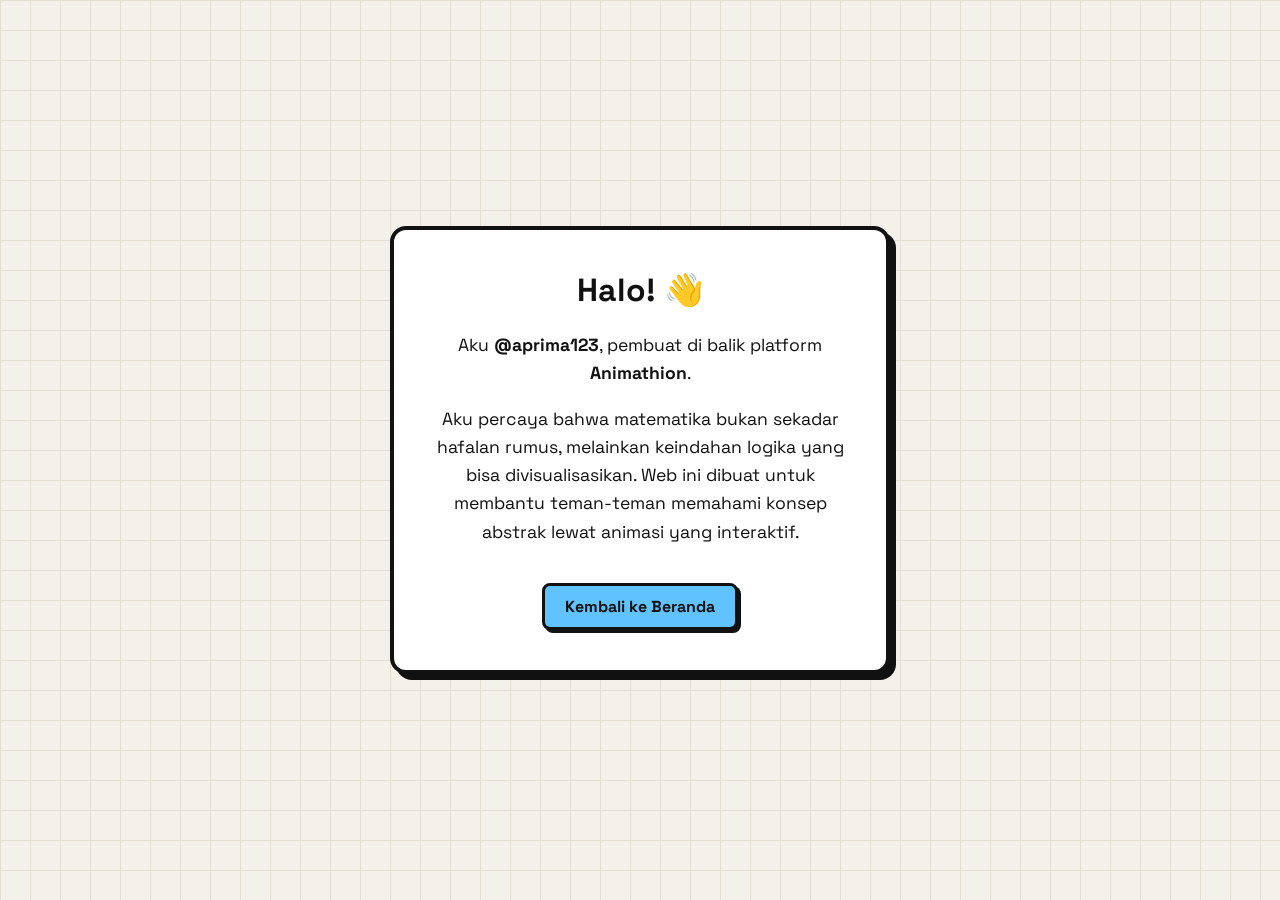
==== about.html @ 38eb34af "Add files via upload" ====
<!DOCTYPE html>
<html lang="id">
<head>
<meta charset="UTF-8">
<meta name="viewport" content="width=device-width, initial-scale=1.0">
<title>Animathion - Tentang Pembuat</title>
<style>
  @import url('https://fonts.googleapis.com/css2?family=Space+Grotesk:wght@500;700&display=swap');
  :root { --bg-page: #f4f1ea; --grid-color: #e3ded1; --ink: #111111; --hl-yellow: #ffe566; --hl-blue: #60c3ff; --shadow: 6px 6px 0px var(--ink); }
  * { box-sizing: border-box; }
  body {
    margin: 0; min-height: 100vh; background-color: var(--bg-page);
    background-image: linear-gradient(var(--grid-color) 1px, transparent 1px), linear-gradient(90deg, var(--grid-color) 1px, transparent 1px);
    background-size: 30px 30px; color: var(--ink); font-family: 'Space Grotesk', sans-serif;
    display: flex; flex-direction: column; align-items: center; justify-content: center; padding: 20px;
  }
  .card { background: #fff; border: 4px solid var(--ink); border-radius: 16px; padding: 40px; box-shadow: var(--shadow); max-width: 500px; text-align: center; }
  h1 { font-size: 2rem; margin-top: 0; }
  p { line-height: 1.6; font-size: 1.1rem; }
  .btn-back { display: inline-block; margin-top: 20px; background: var(--hl-blue); color: var(--ink); text-decoration: none; padding: 10px 20px; font-weight: bold; border: 3px solid var(--ink); border-radius: 8px; box-shadow: 3px 3px 0 var(--ink); transition: 0.1s; }
  .btn-back:active { transform: translate(2px, 2px); box-shadow: 0 0 0 var(--ink); }
</style>
</head>
<body>
  <div class="card">
    <h1>Halo! 👋</h1>
    <p>Aku <b>@aprima123</b>, pembuat di balik platform <b>Animathion</b>.</p>
    <p>Aku percaya bahwa matematika bukan sekadar hafalan rumus, melainkan keindahan logika yang bisa divisualisasikan. Web ini dibuat untuk membantu teman-teman memahami konsep abstrak lewat animasi yang interaktif.</p>
    <a href="index.html" class="btn-back">Kembali ke Beranda</a>
  </div>
</body>
</html>
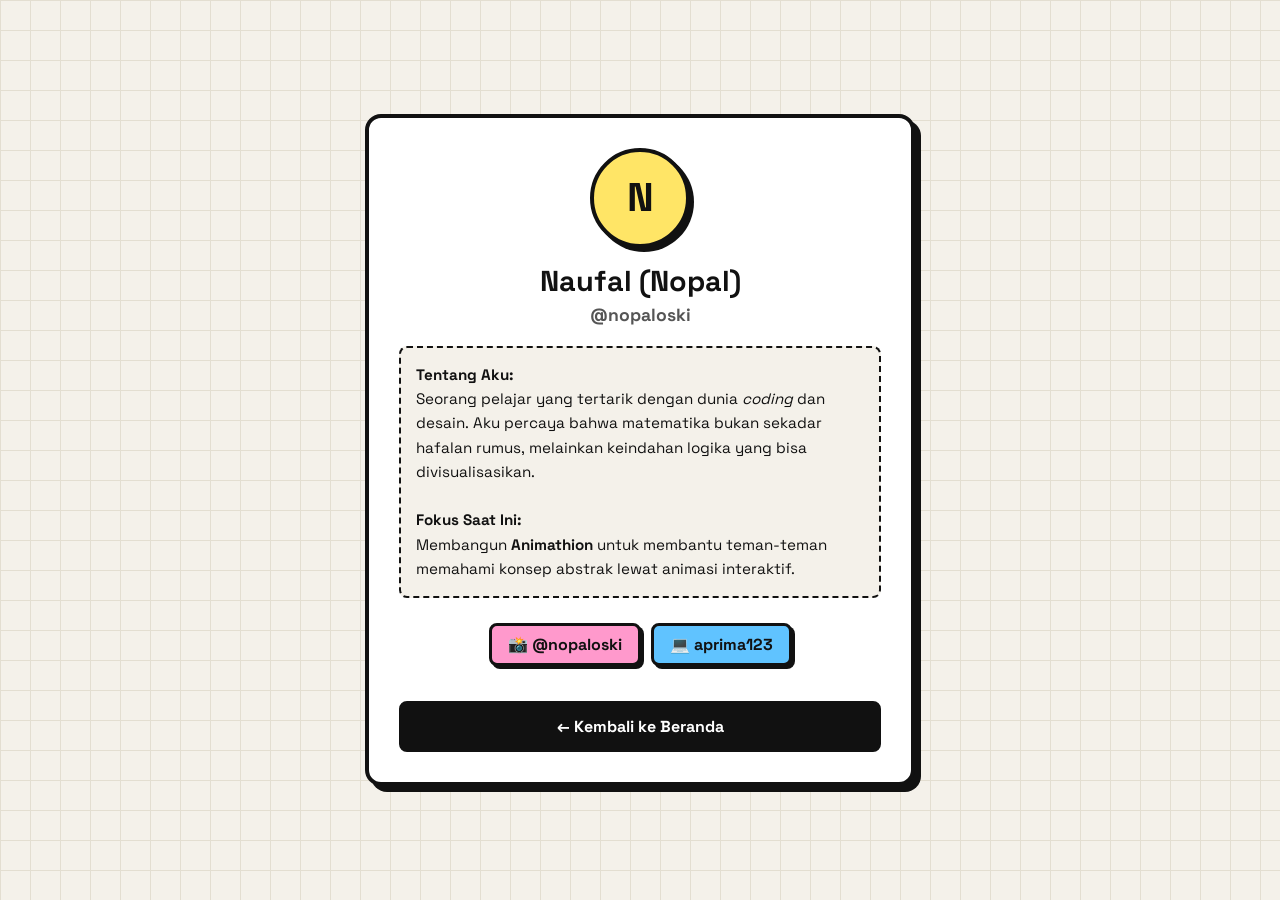
==== commit 2367a242: "Revise about page content and styles Updated personal information and styles in about.html." ====
--- a/about.html
+++ b/about.html
@@ -2,31 +2,107 @@
 <html lang="id">
 <head>
 <meta charset="UTF-8">
-<meta name="viewport" content="width=device-width, initial-scale=1.0">
+<meta name="viewport" content="width=device-width, initial-scale=1.0, maximum-scale=1.0, user-scalable=no">
 <title>Animathion - Tentang Pembuat</title>
 <style>
   @import url('https://fonts.googleapis.com/css2?family=Space+Grotesk:wght@500;700&display=swap');
-  :root { --bg-page: #f4f1ea; --grid-color: #e3ded1; --ink: #111111; --hl-yellow: #ffe566; --hl-blue: #60c3ff; --shadow: 6px 6px 0px var(--ink); }
+  
+  :root { 
+    --bg-page: #f4f1ea; 
+    --grid-color: #e3ded1; 
+    --ink: #111111; 
+    --hl-yellow: #ffe566; 
+    --hl-blue: #60c3ff; 
+    --hl-pink: #ff99cc;
+    --shadow: 6px 6px 0px var(--ink); 
+  }
+  
   * { box-sizing: border-box; }
+  
   body {
     margin: 0; min-height: 100vh; background-color: var(--bg-page);
     background-image: linear-gradient(var(--grid-color) 1px, transparent 1px), linear-gradient(90deg, var(--grid-color) 1px, transparent 1px);
     background-size: 30px 30px; color: var(--ink); font-family: 'Space Grotesk', sans-serif;
     display: flex; flex-direction: column; align-items: center; justify-content: center; padding: 20px;
   }
-  .card { background: #fff; border: 4px solid var(--ink); border-radius: 16px; padding: 40px; box-shadow: var(--shadow); max-width: 500px; text-align: center; }
-  h1 { font-size: 2rem; margin-top: 0; }
-  p { line-height: 1.6; font-size: 1.1rem; }
-  .btn-back { display: inline-block; margin-top: 20px; background: var(--hl-blue); color: var(--ink); text-decoration: none; padding: 10px 20px; font-weight: bold; border: 3px solid var(--ink); border-radius: 8px; box-shadow: 3px 3px 0 var(--ink); transition: 0.1s; }
-  .btn-back:active { transform: translate(2px, 2px); box-shadow: 0 0 0 var(--ink); }
+
+  .card { 
+    background: #fff; border: 4px solid var(--ink); border-radius: 16px; 
+    padding: 30px; box-shadow: var(--shadow); max-width: 550px; width: 100%; 
+    text-align: center; position: relative;
+  }
+
+  /* Avatar / Inisial */
+  .avatar {
+    width: 100px; height: 100px; border-radius: 50%; background: var(--hl-yellow);
+    border: 4px solid var(--ink); display: flex; align-items: center; justify-content: center;
+    font-size: 2.5rem; font-weight: 700; margin: 0 auto 15px auto;
+    box-shadow: 4px 4px 0 var(--ink);
+  }
+
+  h1 { font-size: 1.8rem; margin: 0 0 5px 0; }
+  .username { font-size: 1.1rem; color: #555; font-weight: 700; margin-bottom: 20px; }
+  
+  .bio-box {
+    background: var(--bg-page); border: 2px dashed var(--ink); border-radius: 8px;
+    padding: 15px; text-align: left; font-size: 0.95rem; line-height: 1.6; margin-bottom: 25px;
+  }
+  .bio-box b { font-weight: 700; }
+
+  /* Link Sosial Media */
+  .social-links {
+    display: flex; flex-wrap: wrap; gap: 10px; justify-content: center; margin-bottom: 25px;
+  }
+  .social-btn {
+    display: flex; align-items: center; gap: 8px;
+    background: #fff; border: 3px solid var(--ink); border-radius: 8px;
+    padding: 8px 16px; font-weight: 700; text-decoration: none; color: var(--ink);
+    box-shadow: 3px 3px 0 var(--ink); transition: 0.1s; font-family: inherit; cursor: pointer;
+  }
+  .social-btn:hover { transform: translate(-2px, -2px); box-shadow: 5px 5px 0 var(--ink); }
+  .social-btn:active { transform: translate(2px, 2px); box-shadow: 0 0 0 var(--ink); }
+  
+  /* Warna tombol sosmed */
+  .btn-ig { background: var(--hl-pink); }
+  .btn-github { background: var(--hl-blue); }
+
+  .btn-back { 
+    display: inline-block; margin-top: 10px; background: var(--ink); color: #fff; 
+    text-decoration: none; padding: 12px 24px; font-weight: bold; border: 3px solid var(--ink); 
+    border-radius: 8px; transition: 0.2s; width: 100%;
+  }
+  .btn-back:hover { background: #333; }
 </style>
 </head>
 <body>
   <div class="card">
-    <h1>Halo! 👋</h1>
-    <p>Aku <b>@aprima123</b>, pembuat di balik platform <b>Animathion</b>.</p>
-    <p>Aku percaya bahwa matematika bukan sekadar hafalan rumus, melainkan keindahan logika yang bisa divisualisasikan. Web ini dibuat untuk membantu teman-teman memahami konsep abstrak lewat animasi yang interaktif.</p>
-    <a href="index.html" class="btn-back">Kembali ke Beranda</a>
+    <!-- Ganti "N" dengan inisial nama kamu -->
+    <div class="avatar">N</div>
+    
+    <!-- Ganti dengan nama lengkap/panggilanmu -->
+    <h1>Naufal (Nopal)</h1>
+    <div class="username">@nopaloski</div>
+    
+    <div class="bio-box">
+      <b>Tentang Aku:</b><br>
+      Seorang pelajar yang tertarik dengan dunia <i>coding</i> dan desain. Aku percaya bahwa matematika bukan sekadar hafalan rumus, melainkan keindahan logika yang bisa divisualisasikan.<br><br>
+      <b>Fokus Saat Ini:</b><br>
+      Membangun <b>Animathion</b> untuk membantu teman-teman memahami konsep abstrak lewat animasi interaktif.
+    </div>
+
+    <div class="social-links">
+      <!-- Ganti link Instagram di bawah ini -->
+      <a href="https://instagram.com/nopaloski" target="_blank" class="social-btn btn-ig">
+        📸 @nopaloski
+      </a>
+      
+      <!-- Ganti link GitHub di bawah ini -->
+      <a href="https://github.com/aprima123" target="_blank" class="social-btn btn-github">
+        💻 aprima123
+      </a>
+    </div>
+
+    <a href="index.html" class="btn-back">← Kembali ke Beranda</a>
   </div>
 </body>
-</html>+</html>
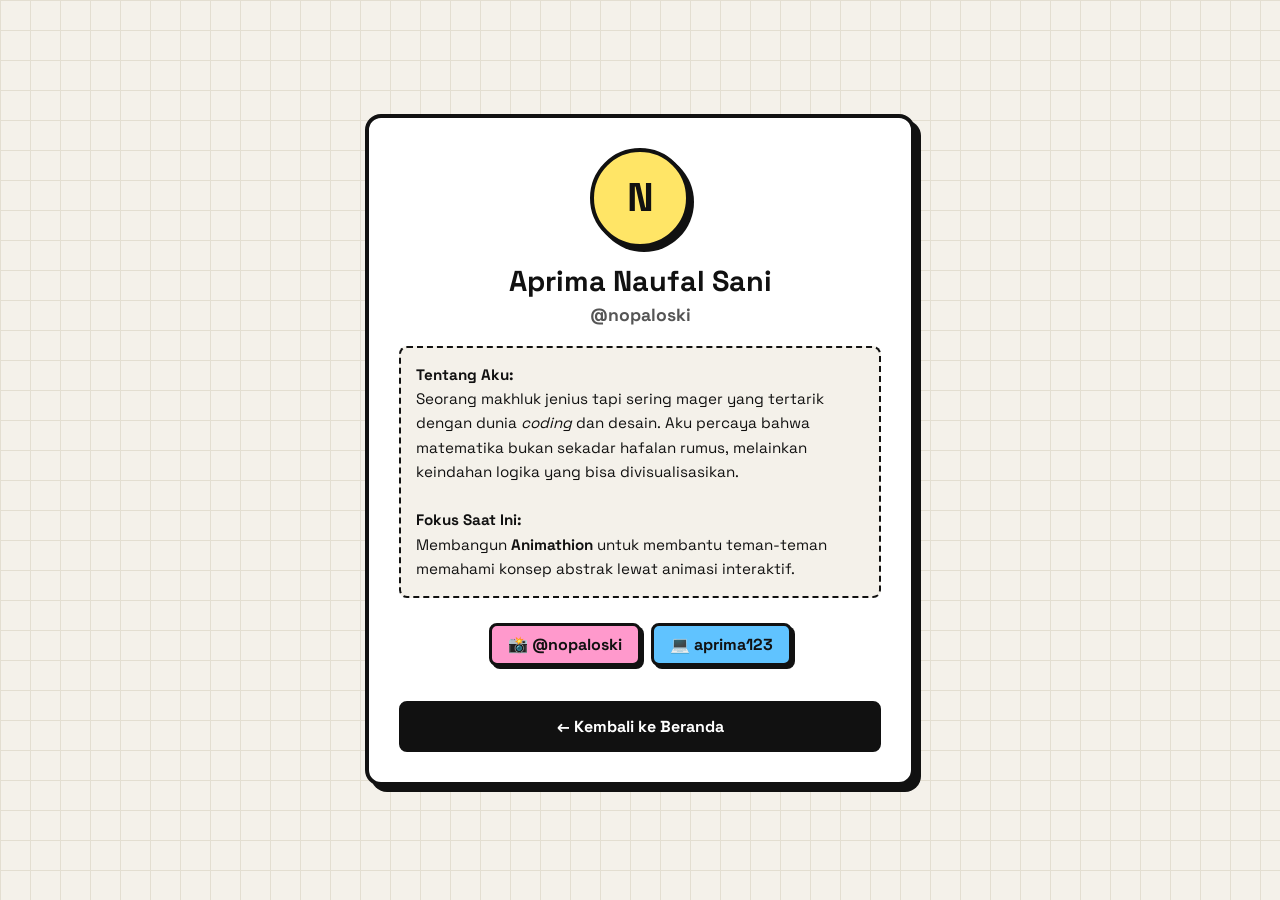
==== commit d9c0ff88: "Revise about page content and styles Updated personal information and improved CSS styles." ====
--- a/about.html
+++ b/about.html
@@ -8,13 +8,8 @@
   @import url('https://fonts.googleapis.com/css2?family=Space+Grotesk:wght@500;700&display=swap');
   
   :root { 
-    --bg-page: #f4f1ea; 
-    --grid-color: #e3ded1; 
-    --ink: #111111; 
-    --hl-yellow: #ffe566; 
-    --hl-blue: #60c3ff; 
-    --hl-pink: #ff99cc;
-    --shadow: 6px 6px 0px var(--ink); 
+    --bg-page: #f4f1ea; --grid-color: #e3ded1; --ink: #111111; 
+    --hl-yellow: #ffe566; --hl-blue: #60c3ff; --hl-pink: #ff99cc; --shadow: 6px 6px 0px var(--ink); 
   }
   
   * { box-sizing: border-box; }
@@ -30,15 +25,20 @@
     background: #fff; border: 4px solid var(--ink); border-radius: 16px; 
     padding: 30px; box-shadow: var(--shadow); max-width: 550px; width: 100%; 
     text-align: center; position: relative;
+    /* Animasi Masuk */
+    opacity: 0; transform: translateY(30px);
+    animation: slideUpFade 0.6s cubic-bezier(0.175, 0.885, 0.32, 1.275) forwards;
   }
+  @keyframes slideUpFade { to { opacity: 1; transform: translateY(0); } }
 
-  /* Avatar / Inisial */
   .avatar {
     width: 100px; height: 100px; border-radius: 50%; background: var(--hl-yellow);
     border: 4px solid var(--ink); display: flex; align-items: center; justify-content: center;
-    font-size: 2.5rem; font-weight: 700; margin: 0 auto 15px auto;
-    box-shadow: 4px 4px 0 var(--ink);
+    font-size: 2.5rem; font-weight: 700; margin: 0 auto 15px auto; box-shadow: 4px 4px 0 var(--ink);
+    /* Animasi Pop-in untuk avatar */
+    transform: scale(0); animation: popIn 0.5s cubic-bezier(0.175, 0.885, 0.32, 1.275) forwards 0.3s;
   }
+  @keyframes popIn { to { transform: scale(1); } }
 
   h1 { font-size: 1.8rem; margin: 0 0 5px 0; }
   .username { font-size: 1.1rem; color: #555; font-weight: 700; margin-bottom: 20px; }
@@ -49,20 +49,14 @@
   }
   .bio-box b { font-weight: 700; }
 
-  /* Link Sosial Media */
-  .social-links {
-    display: flex; flex-wrap: wrap; gap: 10px; justify-content: center; margin-bottom: 25px;
-  }
+  .social-links { display: flex; flex-wrap: wrap; gap: 10px; justify-content: center; margin-bottom: 25px; }
   .social-btn {
-    display: flex; align-items: center; gap: 8px;
-    background: #fff; border: 3px solid var(--ink); border-radius: 8px;
+    display: flex; align-items: center; gap: 8px; background: #fff; border: 3px solid var(--ink); border-radius: 8px;
     padding: 8px 16px; font-weight: 700; text-decoration: none; color: var(--ink);
     box-shadow: 3px 3px 0 var(--ink); transition: 0.1s; font-family: inherit; cursor: pointer;
   }
   .social-btn:hover { transform: translate(-2px, -2px); box-shadow: 5px 5px 0 var(--ink); }
   .social-btn:active { transform: translate(2px, 2px); box-shadow: 0 0 0 var(--ink); }
-  
-  /* Warna tombol sosmed */
   .btn-ig { background: var(--hl-pink); }
   .btn-github { background: var(--hl-blue); }
 
@@ -76,30 +70,20 @@
 </head>
 <body>
   <div class="card">
-    <!-- Ganti "N" dengan inisial nama kamu -->
     <div class="avatar">N</div>
-    
-    <!-- Ganti dengan nama lengkap/panggilanmu -->
-    <h1>Naufal (Nopal)</h1>
+    <h1>Aprima Naufal Sani</h1>
     <div class="username">@nopaloski</div>
     
     <div class="bio-box">
       <b>Tentang Aku:</b><br>
-      Seorang pelajar yang tertarik dengan dunia <i>coding</i> dan desain. Aku percaya bahwa matematika bukan sekadar hafalan rumus, melainkan keindahan logika yang bisa divisualisasikan.<br><br>
+      Seorang makhluk jenius tapi sering mager yang tertarik dengan dunia <i>coding</i> dan desain. Aku percaya bahwa matematika bukan sekadar hafalan rumus, melainkan keindahan logika yang bisa divisualisasikan.<br><br>
       <b>Fokus Saat Ini:</b><br>
       Membangun <b>Animathion</b> untuk membantu teman-teman memahami konsep abstrak lewat animasi interaktif.
     </div>
 
     <div class="social-links">
-      <!-- Ganti link Instagram di bawah ini -->
-      <a href="https://instagram.com/nopaloski" target="_blank" class="social-btn btn-ig">
-        📸 @nopaloski
-      </a>
-      
-      <!-- Ganti link GitHub di bawah ini -->
-      <a href="https://github.com/aprima123" target="_blank" class="social-btn btn-github">
-        💻 aprima123
-      </a>
+      <a href="https://instagram.com/nopaloski" target="_blank" class="social-btn btn-ig">📸 @nopaloski</a>
+      <a href="https://github.com/aprima123" target="_blank" class="social-btn btn-github">💻 aprima123</a>
     </div>
 
     <a href="index.html" class="btn-back">← Kembali ke Beranda</a>
